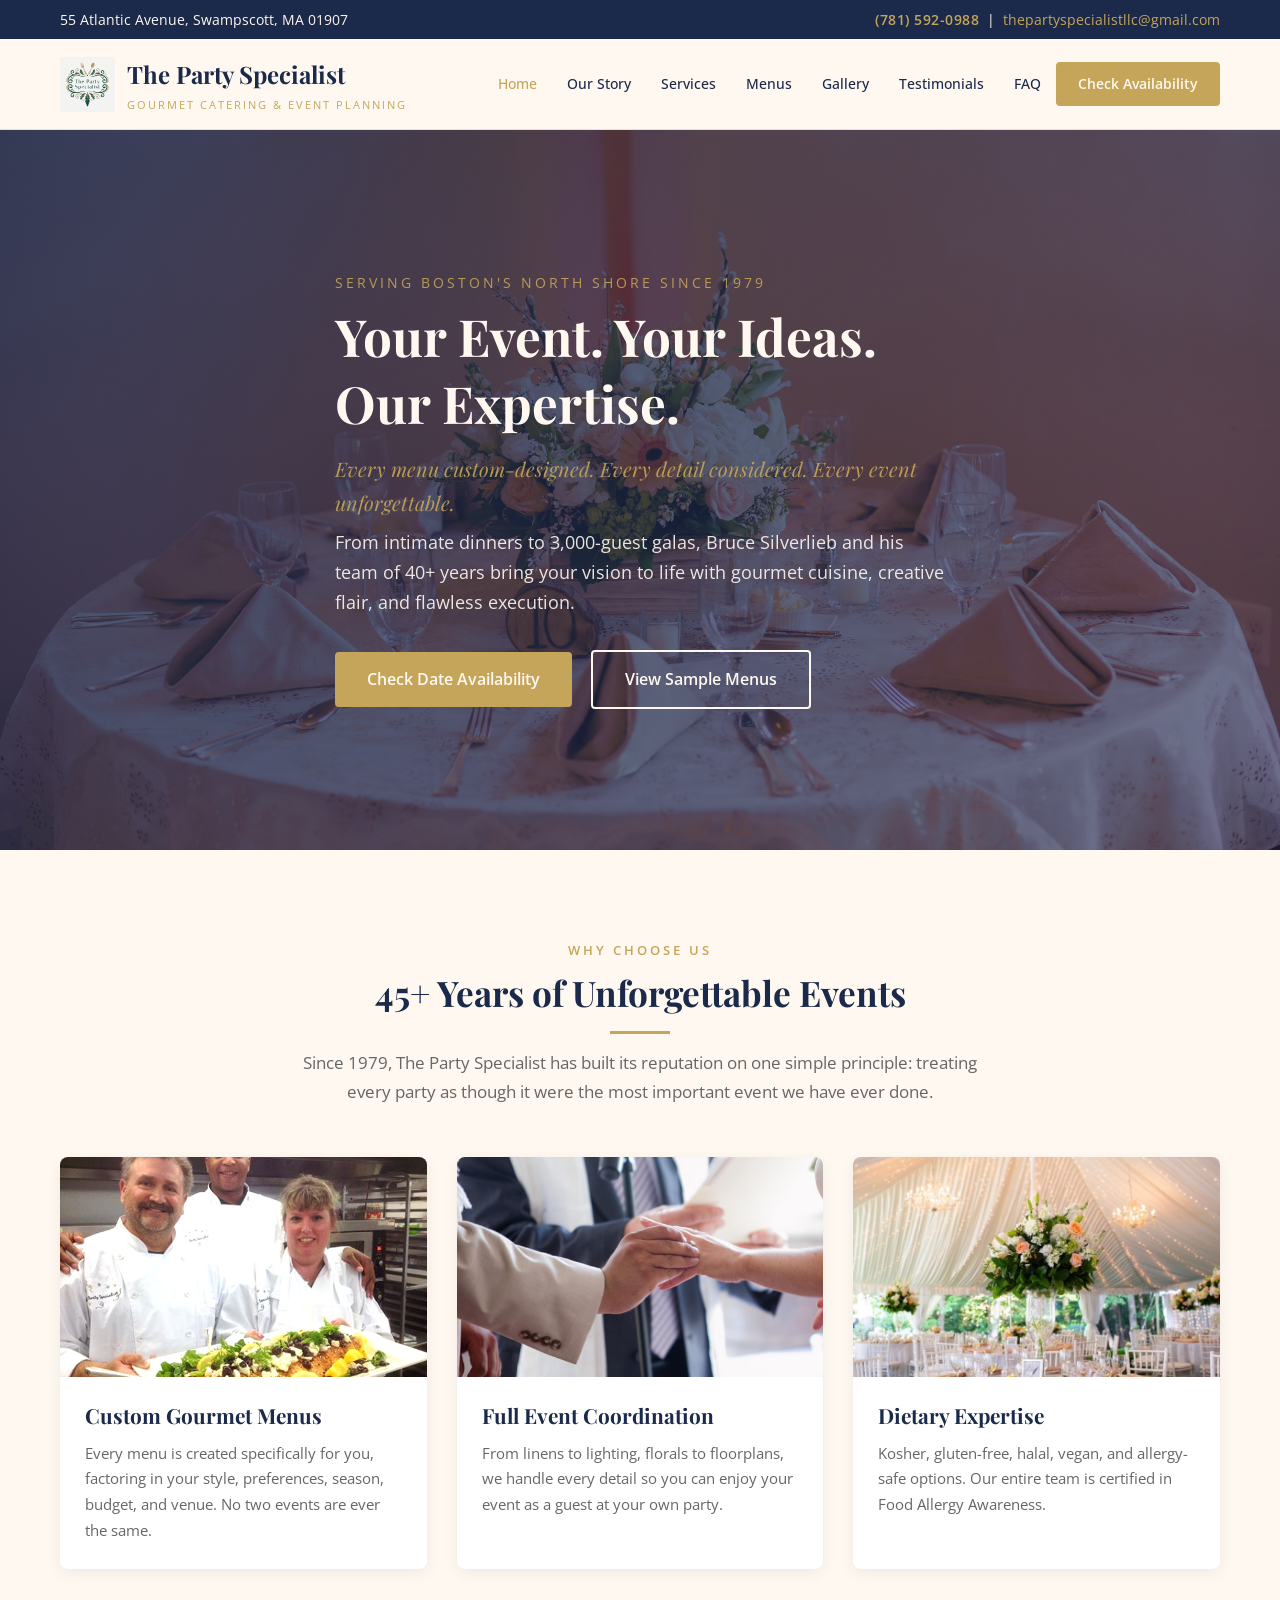
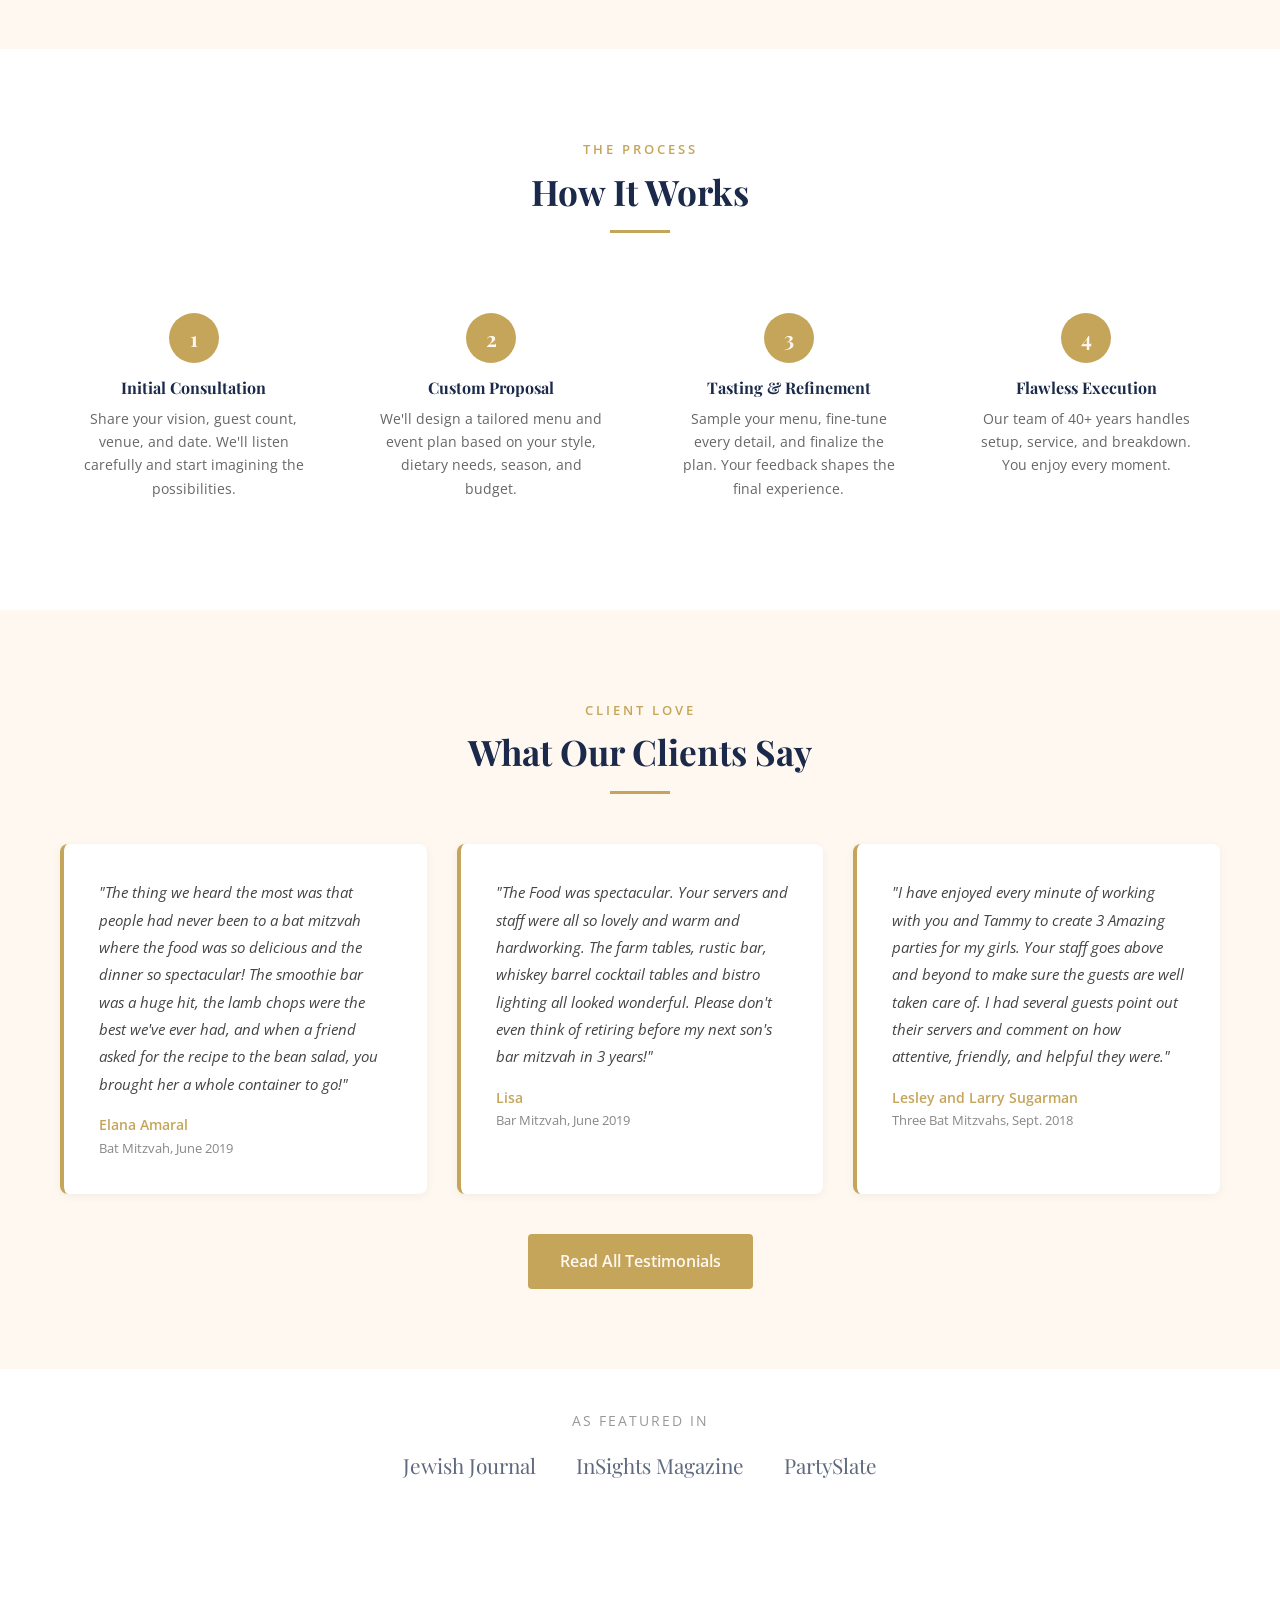
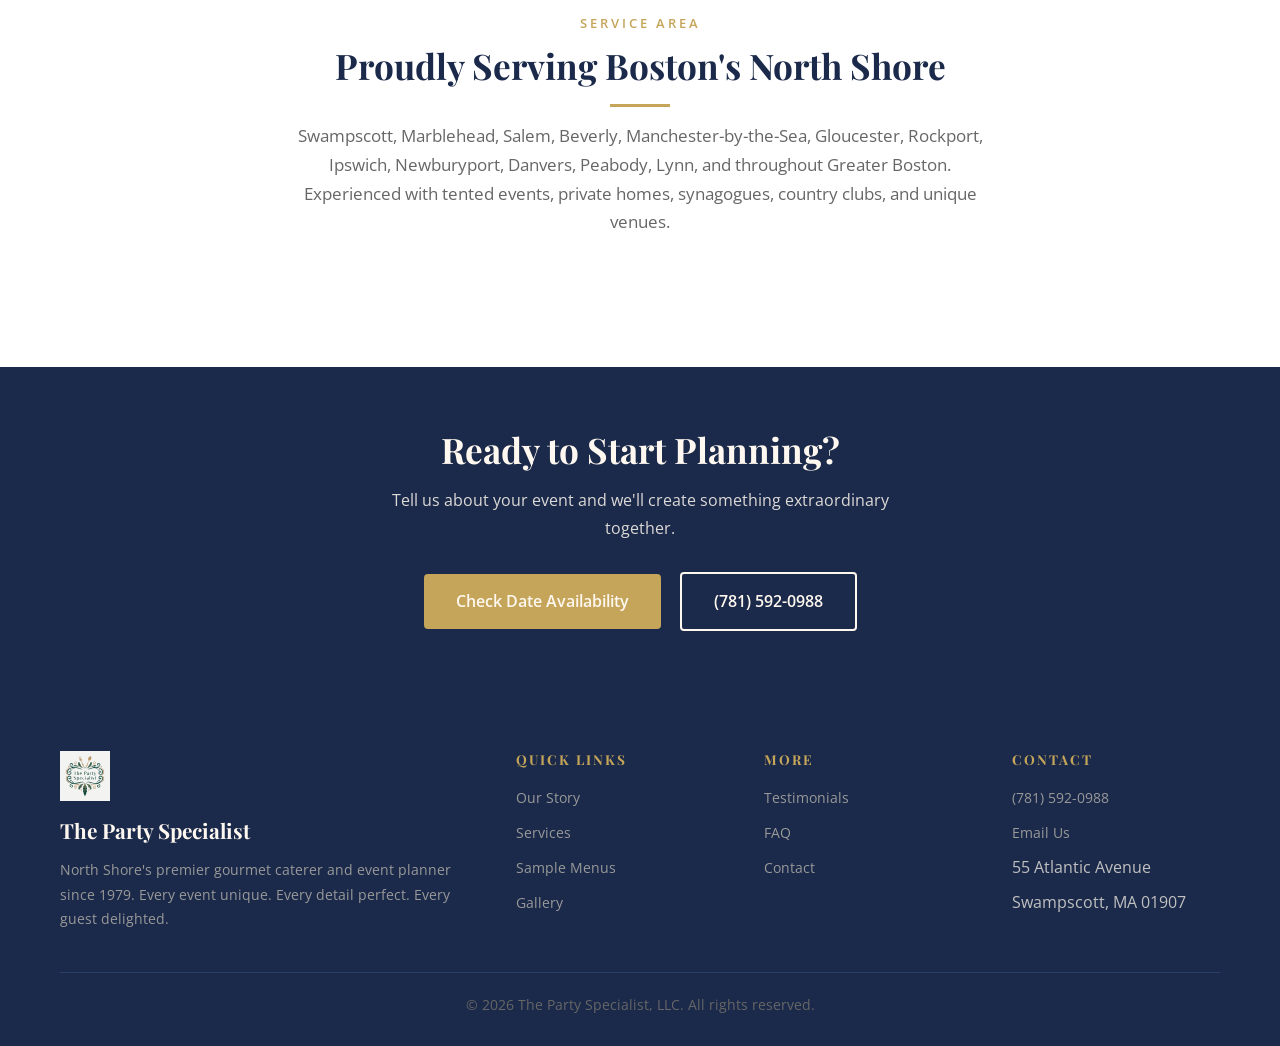
==== site/index.html @ e130d8ee "Initial Party Specialist website with logo #50" ====
<!DOCTYPE html>
<html lang="en">
<head>
<meta charset="UTF-8">
<meta name="viewport" content="width=device-width, initial-scale=1.0">
<title>The Party Specialist | North Shore's Premier Caterer & Event Planner Since 1979</title>
<meta name="description" content="The Party Specialist provides gourmet catering and full event planning on Boston's North Shore since 1979. Weddings, Bar/Bat Mitzvahs, corporate events, and more. Call (781) 592-0988.">
<meta name="keywords" content="caterer North Shore MA, wedding catering Marblehead, bar mitzvah catering Swampscott, event planner Boston North Shore, gourmet catering Massachusetts">
<meta property="og:title" content="The Party Specialist | North Shore's Premier Caterer">
<meta property="og:description" content="Gourmet catering and event planning since 1979. Every menu custom-designed for your event.">
<meta property="og:type" content="website">
<link rel="preconnect" href="https://fonts.googleapis.com">
<link rel="preconnect" href="https://fonts.gstatic.com" crossorigin>
<link href="https://fonts.googleapis.com/css2?family=Playfair+Display:ital,wght@0,400;0,700;1,400&family=Open+Sans:wght@400;500;600;700&display=swap" rel="stylesheet">
<link rel="stylesheet" href="css/style.css">
<script type="application/ld+json">
{
  "@context": "https://schema.org",
  "@type": "Caterer",
  "name": "The Party Specialist",
  "legalName": "The Party Specialist, LLC",
  "url": "https://www.thepartyspecialistllc.com",
  "telephone": "+1-781-592-0988",
  "email": "thepartyspecialistllc@gmail.com",
  "address": {
    "@type": "PostalAddress",
    "streetAddress": "55 Atlantic Avenue",
    "addressLocality": "Swampscott",
    "addressRegion": "MA",
    "postalCode": "01907",
    "addressCountry": "US"
  },
  "geo": {
    "@type": "GeoCoordinates",
    "latitude": 42.4709,
    "longitude": -70.9068
  },
  "foundingDate": "1979",
  "founder": {
    "@type": "Person",
    "name": "Bruce Silverlieb"
  },
  "description": "North Shore's premier gourmet caterer and event planner since 1979. Custom menus, full event coordination, weddings, bar/bat mitzvahs, corporate events.",
  "areaServed": ["Swampscott", "Marblehead", "Salem", "Beverly", "Danvers", "Gloucester", "Rockport", "Manchester-by-the-Sea", "Ipswich", "Newburyport", "Lynn", "Boston North Shore"],
  "knowsAbout": ["Kosher Catering", "Gluten-Free Catering", "Halal Catering", "Vegan Catering", "Wedding Catering", "Bar Mitzvah Catering", "Corporate Event Catering"],
  "priceRange": "$$-$$$"
}
</script>
</head>
<body>
<!-- Top Bar -->
<div class="top-bar">
  <div class="container">
    <span>55 Atlantic Avenue, Swampscott, MA 01907</span>
    <span><a href="tel:+17815920988" class="phone">(781) 592-0988</a> &nbsp;|&nbsp; <a href="mailto:thepartyspecialistllc@gmail.com">thepartyspecialistllc@gmail.com</a></span>
  </div>
</div>

<!-- Header -->
<header>
  <div class="container">
    <a href="index.html" class="logo">
      <img src="images/logo.svg" alt="The Party Specialist logo" width="55" height="55">
      <div>
        <span class="logo-text">The Party Specialist</span>
        <span class="logo-sub">Gourmet Catering &amp; Event Planning</span>
      </div>
    </a>
    <button class="menu-toggle" onclick="document.querySelector('nav').classList.toggle('open')" aria-label="Toggle menu">&#9776;</button>
    <nav>
      <a href="index.html" class="active">Home</a>
      <a href="story.html">Our Story</a>
      <a href="services.html">Services</a>
      <a href="menus.html">Menus</a>
      <a href="gallery.html">Gallery</a>
      <a href="testimonials.html">Testimonials</a>
      <a href="faq.html">FAQ</a>
      <a href="contact.html" class="cta-btn">Check Availability</a>
    </nav>
  </div>
</header>

<!-- Hero -->
<section class="hero">
  <div class="hero-bg" style="background-image: url('images/hero/hero-event.jpg')"></div>
  <div class="container">
    <div class="hero-content">
      <p class="est">Serving Boston's North Shore Since 1979</p>
      <h1>Your Event. Your Ideas. Our Expertise.</h1>
      <p class="tagline">Every menu custom-designed. Every detail considered. Every event unforgettable.</p>
      <p>From intimate dinners to 3,000-guest galas, Bruce Silverlieb and his team of 40+ years bring your vision to life with gourmet cuisine, creative flair, and flawless execution.</p>
      <a href="contact.html" class="btn btn-gold">Check Date Availability</a>
      <a href="menus.html" class="btn btn-outline">View Sample Menus</a>
    </div>
  </div>
</section>

<!-- Why The Party Specialist -->
<section>
  <div class="container">
    <div class="section-header">
      <p class="overline">Why Choose Us</p>
      <h2>45+ Years of Unforgettable Events</h2>
      <div class="gold-line"></div>
      <p>Since 1979, The Party Specialist has built its reputation on one simple principle: treating every party as though it were the most important event we have ever done.</p>
    </div>
    <div class="services-grid">
      <div class="service-card fade-in">
        <img src="images/gallery/custom-menus.png" alt="Custom gourmet menu catering North Shore MA">
        <div class="card-body">
          <h3>Custom Gourmet Menus</h3>
          <p>Every menu is created specifically for you, factoring in your style, preferences, season, budget, and venue. No two events are ever the same.</p>
        </div>
      </div>
      <div class="service-card fade-in">
        <img src="images/gallery/event-coordination.png" alt="Full event coordination and planning Swampscott MA">
        <div class="card-body">
          <h3>Full Event Coordination</h3>
          <p>From linens to lighting, florals to floorplans, we handle every detail so you can enjoy your event as a guest at your own party.</p>
        </div>
      </div>
      <div class="service-card fade-in">
        <img src="images/gallery/food-01.jpg" alt="Dietary accommodations kosher gluten-free catering">
        <div class="card-body">
          <h3>Dietary Expertise</h3>
          <p>Kosher, gluten-free, halal, vegan, and allergy-safe options. Our entire team is certified in Food Allergy Awareness.</p>
        </div>
      </div>
    </div>
  </div>
</section>

<!-- How It Works -->
<section class="alt-bg">
  <div class="container">
    <div class="section-header">
      <p class="overline">The Process</p>
      <h2>How It Works</h2>
      <div class="gold-line"></div>
    </div>
    <div class="process-steps">
      <div class="process-step fade-in">
        <h4>Initial Consultation</h4>
        <p>Share your vision, guest count, venue, and date. We'll listen carefully and start imagining the possibilities.</p>
      </div>
      <div class="process-step fade-in">
        <h4>Custom Proposal</h4>
        <p>We'll design a tailored menu and event plan based on your style, dietary needs, season, and budget.</p>
      </div>
      <div class="process-step fade-in">
        <h4>Tasting & Refinement</h4>
        <p>Sample your menu, fine-tune every detail, and finalize the plan. Your feedback shapes the final experience.</p>
      </div>
      <div class="process-step fade-in">
        <h4>Flawless Execution</h4>
        <p>Our team of 40+ years handles setup, service, and breakdown. You enjoy every moment.</p>
      </div>
    </div>
  </div>
</section>

<!-- Featured Testimonials -->
<section>
  <div class="container">
    <div class="section-header">
      <p class="overline">Client Love</p>
      <h2>What Our Clients Say</h2>
      <div class="gold-line"></div>
    </div>
    <div class="testimonial-grid">
      <div class="testimonial-card fade-in">
        <p class="quote">"The thing we heard the most was that people had never been to a bat mitzvah where the food was so delicious and the dinner so spectacular! The smoothie bar was a huge hit, the lamb chops were the best we've ever had, and when a friend asked for the recipe to the bean salad, you brought her a whole container to go!"</p>
        <p class="attribution">Elana Amaral</p>
        <p class="event-type">Bat Mitzvah, June 2019</p>
      </div>
      <div class="testimonial-card fade-in">
        <p class="quote">"The Food was spectacular. Your servers and staff were all so lovely and warm and hardworking. The farm tables, rustic bar, whiskey barrel cocktail tables and bistro lighting all looked wonderful. Please don't even think of retiring before my next son's bar mitzvah in 3 years!"</p>
        <p class="attribution">Lisa</p>
        <p class="event-type">Bar Mitzvah, June 2019</p>
      </div>
      <div class="testimonial-card fade-in">
        <p class="quote">"I have enjoyed every minute of working with you and Tammy to create 3 Amazing parties for my girls. Your staff goes above and beyond to make sure the guests are well taken care of. I had several guests point out their servers and comment on how attentive, friendly, and helpful they were."</p>
        <p class="attribution">Lesley and Larry Sugarman</p>
        <p class="event-type">Three Bat Mitzvahs, Sept. 2018</p>
      </div>
    </div>
    <div style="text-align: center; margin-top: 40px;">
      <a href="testimonials.html" class="btn btn-gold">Read All Testimonials</a>
    </div>
  </div>
</section>

<!-- Featured In -->
<section class="alt-bg" style="padding: 40px 0;">
  <div class="container" style="text-align: center;">
    <p style="color: #999; font-size: 0.85rem; text-transform: uppercase; letter-spacing: 2px; margin-bottom: 15px;">As Featured In</p>
    <div style="display: flex; justify-content: center; gap: 40px; align-items: center; flex-wrap: wrap; opacity: 0.7;">
      <span style="font-family: 'Playfair Display', serif; font-size: 1.3rem; color: #1B2A4A;">Jewish Journal</span>
      <span style="font-family: 'Playfair Display', serif; font-size: 1.3rem; color: #1B2A4A;">InSights Magazine</span>
      <span style="font-family: 'Playfair Display', serif; font-size: 1.3rem; color: #1B2A4A;">PartySlate</span>
    </div>
  </div>
</section>

<!-- Service Area -->
<section class="alt-bg">
  <div class="container">
    <div class="section-header">
      <p class="overline">Service Area</p>
      <h2>Proudly Serving Boston's North Shore</h2>
      <div class="gold-line"></div>
      <p>Swampscott, Marblehead, Salem, Beverly, Manchester-by-the-Sea, Gloucester, Rockport, Ipswich, Newburyport, Danvers, Peabody, Lynn, and throughout Greater Boston. Experienced with tented events, private homes, synagogues, country clubs, and unique venues.</p>
    </div>
  </div>
</section>

<!-- CTA -->
<section style="background: #1B2A4A; color: #FFF8F0; text-align: center; padding: 60px 0;">
  <div class="container">
    <h2 style="color: #FFF8F0; margin-bottom: 15px;">Ready to Start Planning?</h2>
    <p style="max-width: 500px; margin: 0 auto 30px; opacity: 0.85;">Tell us about your event and we'll create something extraordinary together.</p>
    <a href="contact.html" class="btn btn-gold">Check Date Availability</a>
    <a href="tel:+17815920988" class="btn btn-outline">(781) 592-0988</a>
  </div>
</section>

<!-- Footer -->
<footer>
  <div class="container">
    <div class="footer-grid">
      <div class="footer-brand"><img src="images/logo.svg" alt="The Party Specialist logo" width="50" height="50">
        <p class="logo-text" style="font-family: 'Playfair Display', serif;">The Party Specialist</p>
        <p>North Shore's premier gourmet caterer and event planner since 1979. Every event unique. Every detail perfect. Every guest delighted.</p>
      </div>
      <div>
        <h4>Quick Links</h4>
        <ul>
          <li><a href="story.html">Our Story</a></li>
          <li><a href="services.html">Services</a></li>
          <li><a href="menus.html">Sample Menus</a></li>
          <li><a href="gallery.html">Gallery</a></li>
        </ul>
      </div>
      <div>
        <h4>More</h4>
        <ul>
          <li><a href="testimonials.html">Testimonials</a></li>
          <li><a href="faq.html">FAQ</a></li>
          <li><a href="contact.html">Contact</a></li>
        </ul>
      </div>
      <div>
        <h4>Contact</h4>
        <ul>
          <li><a href="tel:+17815920988">(781) 592-0988</a></li>
          <li><a href="mailto:thepartyspecialistllc@gmail.com">Email Us</a></li>
          <li>55 Atlantic Avenue</li>
          <li>Swampscott, MA 01907</li>
        </ul>
      </div>
    </div>
    <div class="footer-bottom">
      &copy; 2026 The Party Specialist, LLC. All rights reserved.
    </div>
  </div>
</footer>

<script>
// Scroll animations
const observer = new IntersectionObserver((entries) => {
  entries.forEach(e => { if (e.isIntersecting) { e.target.classList.add('visible'); } });
}, { threshold: 0.1 });
document.querySelectorAll('.fade-in').forEach(el => observer.observe(el));
</script>
</body>
</html>
---- site/css/style.css ----
/* =============================================
   The Party Specialist - Main Stylesheet
   Navy (#1B2A4A) + Gold (#C5A55A) + Cream (#FFF8F0)
   ============================================= */

/* --- Reset & Base --- */
*, *::before, *::after { margin: 0; padding: 0; box-sizing: border-box; }
html { scroll-behavior: smooth; font-size: 16px; }
body { font-family: 'Open Sans', system-ui, -apple-system, sans-serif; color: #2D2D2D; background: #FFF8F0; line-height: 1.7; }
img { max-width: 100%; height: auto; display: block; }
a { color: #C5A55A; text-decoration: none; transition: color 0.3s; }
a:hover { color: #9e8245; }
h1, h2, h3, h4 { font-family: 'Playfair Display', Georgia, serif; color: #1B2A4A; line-height: 1.3; }
h1 { font-size: 2.8rem; }
h2 { font-size: 2.2rem; margin-bottom: 1rem; }
h3 { font-size: 1.5rem; margin-bottom: 0.75rem; }
.container { max-width: 1200px; margin: 0 auto; padding: 0 20px; }

/* --- Header / Nav --- */
.top-bar { background: #1B2A4A; color: #FFF8F0; padding: 8px 0; font-size: 0.85rem; }
.top-bar .container { display: flex; justify-content: space-between; align-items: center; }
.top-bar a { color: #C5A55A; }
.top-bar .phone { font-weight: 600; letter-spacing: 0.5px; }
header { background: #FFF8F0; border-bottom: 1px solid #e8e0d0; position: sticky; top: 0; z-index: 100; }
header .container { display: flex; justify-content: space-between; align-items: center; padding: 15px 20px; }
.logo { display: flex; align-items: center; gap: 12px; }
.logo img { height: 55px; width: auto; }
.logo-text { font-family: 'Playfair Display', Georgia, serif; font-size: 1.5rem; color: #1B2A4A; font-weight: 700; }
.logo-sub { font-size: 0.7rem; color: #C5A55A; text-transform: uppercase; letter-spacing: 2px; display: block; }
nav { display: flex; align-items: center; }
nav a { color: #1B2A4A; font-size: 0.9rem; padding: 8px 15px; font-weight: 500; transition: color 0.3s; }
nav a:hover, nav a.active { color: #C5A55A; }
nav .cta-btn { background: #C5A55A; color: #FFF8F0; padding: 10px 22px; border-radius: 4px; font-weight: 600; }
nav .cta-btn:hover { background: #1B2A4A; color: #FFF8F0; }
.menu-toggle { display: none; background: none; border: none; font-size: 1.5rem; color: #1B2A4A; cursor: pointer; }

/* --- Hero --- */
.hero { position: relative; height: 80vh; min-height: 500px; display: flex; align-items: center; overflow: hidden; }
.hero-bg { position: absolute; inset: 0; background-size: cover; background-position: center; }
.hero-bg::after { content: ''; position: absolute; inset: 0; background: linear-gradient(135deg, rgba(27,42,74,0.85) 0%, rgba(27,42,74,0.6) 100%); }
.hero-content { position: relative; z-index: 2; color: #FFF8F0; max-width: 650px; padding: 0 20px; }
.hero-content h1 { color: #FFF8F0; font-size: 3.2rem; margin-bottom: 1rem; }
.hero-content .tagline { font-size: 1.25rem; margin-bottom: 0.5rem; color: #C5A55A; font-family: 'Playfair Display', Georgia, serif; font-style: italic; }
.hero-content p { font-size: 1.1rem; margin-bottom: 2rem; opacity: 0.9; }
.hero-content .est { font-size: 0.9rem; text-transform: uppercase; letter-spacing: 3px; color: #C5A55A; margin-bottom: 0.5rem; }
.btn { display: inline-block; padding: 14px 32px; border-radius: 4px; font-weight: 600; font-size: 1rem; transition: all 0.3s; cursor: pointer; border: none; }
.btn-gold { background: #C5A55A; color: #FFF8F0; }
.btn-gold:hover { background: #b08e3f; color: #FFF8F0; }
.btn-outline { border: 2px solid #FFF8F0; color: #FFF8F0; background: transparent; margin-left: 15px; }
.btn-outline:hover { background: #FFF8F0; color: #1B2A4A; }

/* --- Sections --- */
section { padding: 80px 0; }
section.alt-bg { background: #fff; }
.section-header { text-align: center; max-width: 700px; margin: 0 auto 50px; }
.section-header .overline { font-size: 0.8rem; text-transform: uppercase; letter-spacing: 3px; color: #C5A55A; margin-bottom: 8px; font-weight: 600; }
.section-header p { color: #666; font-size: 1.05rem; margin-top: 10px; }
.gold-line { width: 60px; height: 3px; background: #C5A55A; margin: 15px auto; }

/* --- Services Grid --- */
.services-grid { display: grid; grid-template-columns: repeat(auto-fit, minmax(300px, 1fr)); gap: 30px; }
.service-card { background: #fff; border-radius: 8px; overflow: hidden; box-shadow: 0 4px 15px rgba(0,0,0,0.06); transition: transform 0.3s, box-shadow 0.3s; }
.service-card:hover { transform: translateY(-5px); box-shadow: 0 8px 30px rgba(0,0,0,0.1); }
.service-card img { height: 220px; object-fit: cover; width: 100%; }
.service-card .card-body { padding: 25px; }
.service-card h3 { font-size: 1.3rem; }
.service-card p { color: #666; font-size: 0.95rem; margin-top: 8px; }

/* --- Testimonials --- */
.testimonial-grid { display: grid; grid-template-columns: repeat(auto-fit, minmax(350px, 1fr)); gap: 30px; }
.testimonial-card { background: #fff; padding: 35px; border-radius: 8px; border-left: 4px solid #C5A55A; box-shadow: 0 2px 10px rgba(0,0,0,0.05); }
.testimonial-card .quote { font-style: italic; color: #444; line-height: 1.8; margin-bottom: 15px; font-size: 0.95rem; }
.testimonial-card .attribution { color: #C5A55A; font-weight: 600; font-size: 0.9rem; }
.testimonial-card .event-type { color: #888; font-size: 0.8rem; }

/* --- Team --- */
.team-grid { display: grid; grid-template-columns: repeat(auto-fit, minmax(280px, 1fr)); gap: 40px; max-width: 950px; margin: 0 auto; }
.team-member { text-align: center; }
.team-member img { width: 200px; height: 200px; border-radius: 50%; object-fit: cover; margin: 0 auto 20px; border: 4px solid #C5A55A; }
.team-member .tenure { color: #C5A55A; font-size: 0.85rem; font-weight: 600; }

/* --- Menus --- */
.menu-section { background: #fff; border-radius: 8px; padding: 40px; margin-bottom: 30px; box-shadow: 0 2px 10px rgba(0,0,0,0.05); }
.menu-section h3 { color: #1B2A4A; border-bottom: 2px solid #C5A55A; padding-bottom: 10px; margin-bottom: 20px; }
.menu-category { margin-bottom: 25px; }
.menu-category h4 { color: #C5A55A; font-family: 'Playfair Display', Georgia, serif; font-size: 1.15rem; margin-bottom: 10px; }
.menu-category ul { list-style: none; }
.menu-category li { padding: 5px 0; color: #555; font-size: 0.95rem; border-bottom: 1px dotted #e8e0d0; }
.menu-note { background: #FFF8F0; border: 1px solid #e8e0d0; padding: 20px; border-radius: 6px; margin-top: 15px; font-size: 0.9rem; color: #666; }
details.menu-accordion { background: #fff; border-radius: 8px; margin-bottom: 15px; box-shadow: 0 2px 10px rgba(0,0,0,0.05); overflow: hidden; }
details.menu-accordion summary { padding: 20px 25px; font-family: 'Playfair Display', Georgia, serif; font-size: 1.2rem; color: #1B2A4A; cursor: pointer; list-style: none; display: flex; justify-content: space-between; align-items: center; }
details.menu-accordion summary::after { content: '+'; font-size: 1.5rem; color: #C5A55A; }
details.menu-accordion[open] summary::after { content: '-'; }
details.menu-accordion .menu-content { padding: 0 25px 25px; }

/* --- Gallery --- */
.gallery-filters { display: flex; justify-content: center; gap: 10px; margin-bottom: 30px; flex-wrap: wrap; }
.gallery-filters button { padding: 8px 20px; border: 2px solid #1B2A4A; background: transparent; color: #1B2A4A; border-radius: 30px; cursor: pointer; font-size: 0.9rem; transition: all 0.3s; }
.gallery-filters button:hover, .gallery-filters button.active { background: #1B2A4A; color: #FFF8F0; }
.gallery-grid { display: grid; grid-template-columns: repeat(auto-fill, minmax(280px, 1fr)); gap: 15px; }
.gallery-grid img { width: 100%; height: 250px; object-fit: cover; border-radius: 6px; cursor: pointer; transition: transform 0.3s; }
.gallery-grid img:hover { transform: scale(1.02); }
.lightbox { display: none; position: fixed; inset: 0; background: rgba(0,0,0,0.92); z-index: 1000; align-items: center; justify-content: center; }
.lightbox.active { display: flex; }
.lightbox img { max-width: 90%; max-height: 85vh; border-radius: 8px; }
.lightbox-close { position: absolute; top: 20px; right: 30px; color: #fff; font-size: 2rem; cursor: pointer; }

/* --- FAQ --- */
.faq-list { max-width: 800px; margin: 0 auto; }
.faq-item { border-bottom: 1px solid #e8e0d0; }
.faq-item details { padding: 0; }
.faq-item summary { padding: 20px 0; font-size: 1.05rem; font-weight: 600; color: #1B2A4A; cursor: pointer; list-style: none; display: flex; justify-content: space-between; align-items: center; }
.faq-item summary::after { content: '+'; font-size: 1.3rem; color: #C5A55A; flex-shrink: 0; margin-left: 15px; }
.faq-item details[open] summary::after { content: '-'; }
.faq-item .answer { padding: 0 0 20px; color: #555; line-height: 1.8; }

/* --- Contact --- */
.contact-grid { display: grid; grid-template-columns: 1fr 1fr; gap: 50px; }
.contact-info { padding: 20px 0; }
.contact-info h3 { margin-bottom: 25px; }
.contact-info .info-item { display: flex; gap: 15px; margin-bottom: 20px; align-items: flex-start; }
.contact-info .info-item .icon { width: 40px; height: 40px; background: #1B2A4A; color: #C5A55A; border-radius: 50%; display: flex; align-items: center; justify-content: center; flex-shrink: 0; font-size: 1.1rem; }
.contact-form { background: #fff; padding: 40px; border-radius: 8px; box-shadow: 0 4px 15px rgba(0,0,0,0.06); }
.form-group { margin-bottom: 20px; }
.form-group label { display: block; font-weight: 600; color: #1B2A4A; margin-bottom: 6px; font-size: 0.9rem; }
.form-group input, .form-group select, .form-group textarea { width: 100%; padding: 12px 15px; border: 1px solid #ddd; border-radius: 4px; font-family: inherit; font-size: 0.95rem; transition: border-color 0.3s; }
.form-group input:focus, .form-group select:focus, .form-group textarea:focus { border-color: #C5A55A; outline: none; }
.form-row { display: grid; grid-template-columns: 1fr 1fr; gap: 15px; }

/* --- Footer --- */
footer { background: #1B2A4A; color: #c0c0c0; padding: 60px 0 30px; }
.footer-grid { display: grid; grid-template-columns: 2fr 1fr 1fr 1fr; gap: 40px; margin-bottom: 40px; }
.footer-brand img { height: 50px; width: auto; margin-bottom: 12px; }
.footer-brand .logo-text { color: #FFF8F0; font-size: 1.3rem; margin-bottom: 10px; }
.footer-brand p { font-size: 0.9rem; line-height: 1.7; color: #999; }
footer h4 { color: #C5A55A; font-size: 0.85rem; text-transform: uppercase; letter-spacing: 2px; margin-bottom: 15px; }
footer ul { list-style: none; }
footer li { margin-bottom: 8px; }
footer li a { color: #999; font-size: 0.9rem; }
footer li a:hover { color: #C5A55A; }
.footer-bottom { border-top: 1px solid #2a3f6a; padding-top: 20px; text-align: center; font-size: 0.85rem; color: #666; }

/* --- Dietary Badge --- */
.dietary-badges { display: flex; gap: 12px; flex-wrap: wrap; margin: 20px 0; }
.badge { padding: 6px 14px; border-radius: 20px; font-size: 0.8rem; font-weight: 600; }
.badge-kosher { background: #e8f5e9; color: #2e7d32; }
.badge-gf { background: #fff3e0; color: #e65100; }
.badge-vegan { background: #e8f5e9; color: #1b5e20; }
.badge-halal { background: #e3f2fd; color: #1565c0; }
.badge-allergy { background: #fce4ec; color: #c62828; }

/* --- Process Steps --- */
.process-steps { display: grid; grid-template-columns: repeat(auto-fit, minmax(200px, 1fr)); gap: 30px; text-align: center; counter-reset: step; }
.process-step { position: relative; padding: 30px 20px; }
.process-step::before { counter-increment: step; content: counter(step); display: block; width: 50px; height: 50px; line-height: 50px; background: #C5A55A; color: #FFF8F0; border-radius: 50%; font-family: 'Playfair Display', serif; font-size: 1.3rem; font-weight: 700; margin: 0 auto 15px; }
.process-step h4 { font-size: 1rem; margin-bottom: 8px; }
.process-step p { font-size: 0.85rem; color: #666; }

/* --- Responsive --- */
@media (max-width: 768px) {
  h1 { font-size: 2rem; }
  h2 { font-size: 1.7rem; }
  .hero { height: 70vh; }
  .hero-content h1 { font-size: 2.2rem; }
  .hero-content { padding: 0 20px; }
  nav { display: none; flex-direction: column; position: absolute; top: 100%; left: 0; right: 0; background: #FFF8F0; padding: 20px; border-bottom: 2px solid #C5A55A; box-shadow: 0 4px 15px rgba(0,0,0,0.1); }
  nav.open { display: flex; }
  nav a { padding: 12px 15px; }
  .menu-toggle { display: block; }
  .contact-grid { grid-template-columns: 1fr; }
  .footer-grid { grid-template-columns: 1fr 1fr; }
  .form-row { grid-template-columns: 1fr; }
  .top-bar .container { flex-direction: column; gap: 5px; text-align: center; }
  .btn-outline { margin-left: 0; margin-top: 10px; }
  .gallery-grid { grid-template-columns: repeat(auto-fill, minmax(150px, 1fr)); }
  .gallery-grid img { height: 160px; }
  .testimonial-grid { grid-template-columns: 1fr; }
}

/* --- Scroll animation --- */
.fade-in { opacity: 0; transform: translateY(20px); transition: opacity 0.6s, transform 0.6s; }
.fade-in.visible { opacity: 1; transform: translateY(0); }

/* --- Reduced Motion --- */
@media (prefers-reduced-motion: reduce) {
  .fade-in { opacity: 1; transform: none; transition: none; }
  html { scroll-behavior: auto; }
}

/* --- Print Stylesheet --- */
@media print {
  .top-bar, header, footer, .hero, .btn, .cta-btn, .menu-toggle, .gallery-filters, .lightbox, nav { display: none !important; }
  body { background: #fff; color: #000; font-size: 11pt; }
  section { padding: 15px 0; page-break-inside: avoid; }
  h1, h2, h3, h4 { color: #000; }
  .container { max-width: 100%; padding: 0; }
  details[open] summary ~ * { display: block !important; }
  details { break-inside: avoid; }
  details.menu-accordion { box-shadow: none; border: 1px solid #ccc; }
  .testimonial-card { border: 1px solid #ccc; box-shadow: none; }
  a { color: #000; text-decoration: underline; }
  a[href]::after { content: " (" attr(href) ")"; font-size: 0.8em; color: #555; }
  a[href^="tel"]::after, a[href^="mailto"]::after { content: ""; }
}
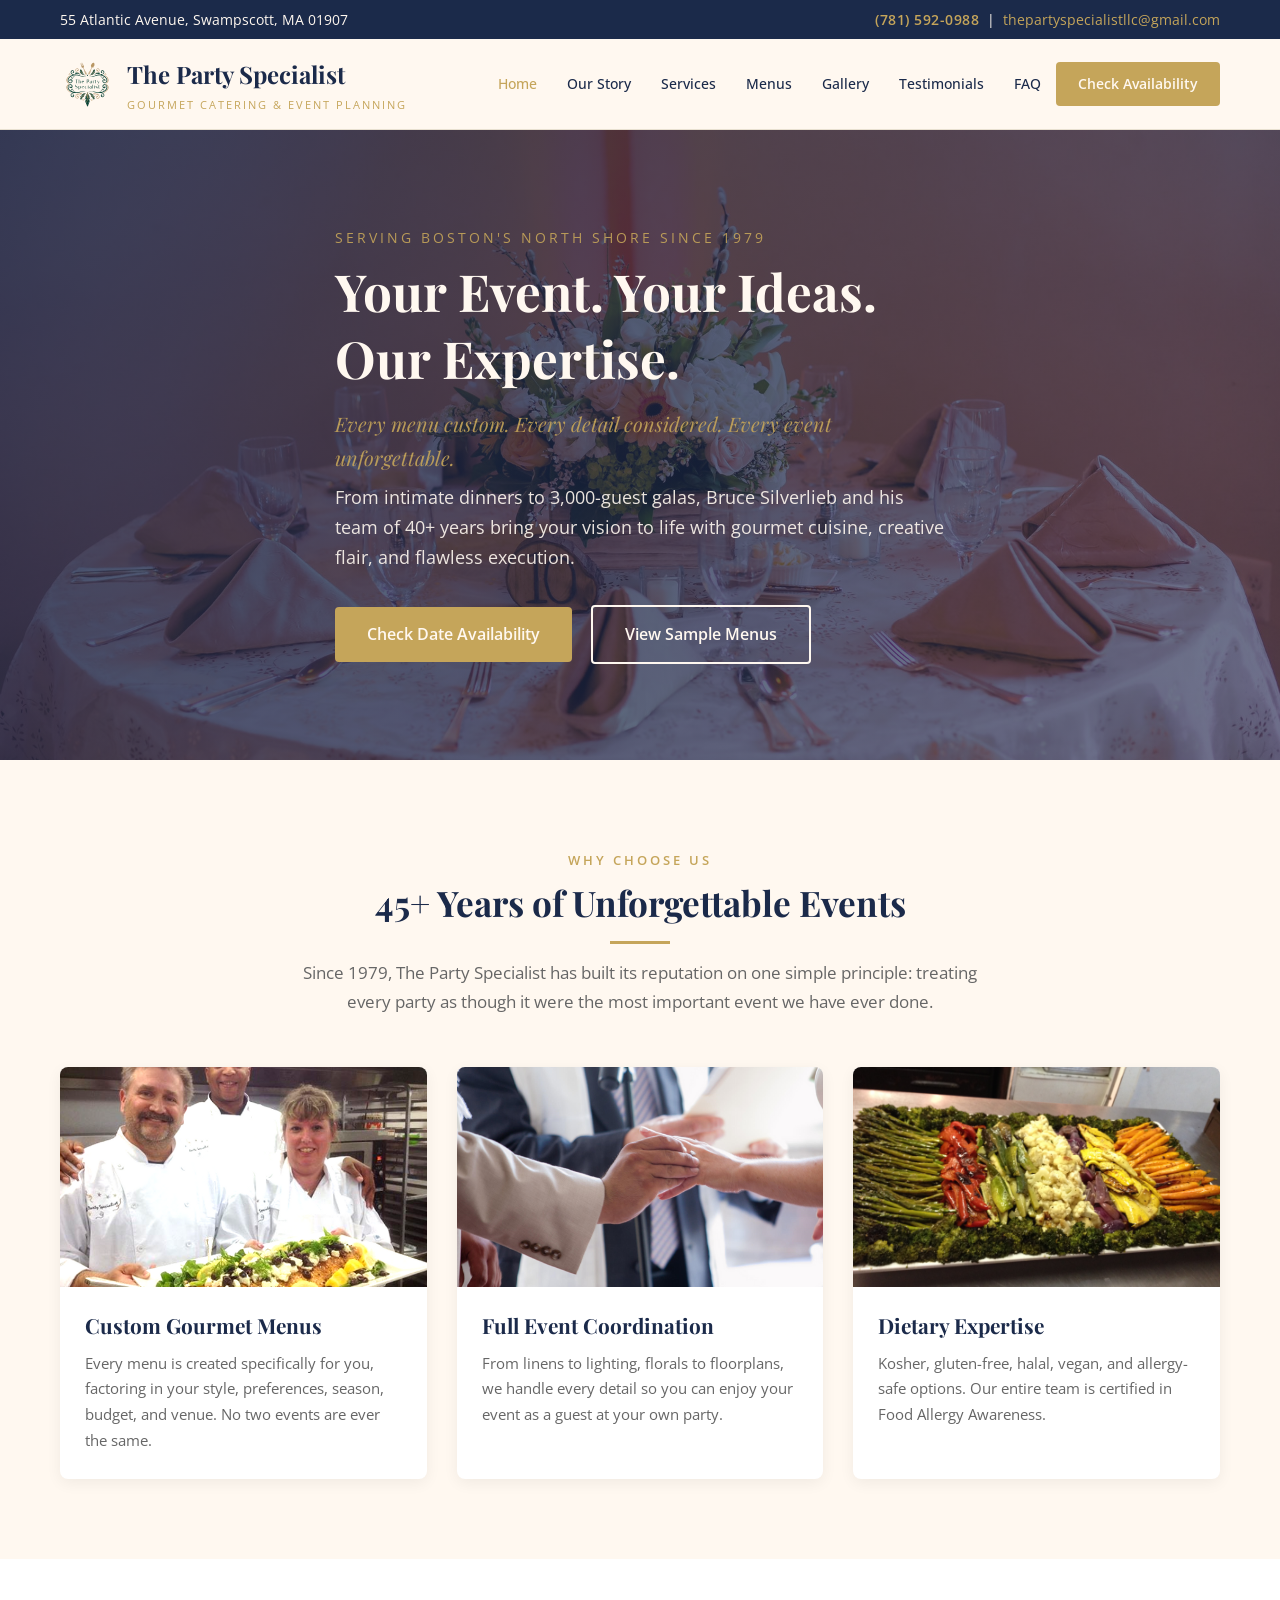
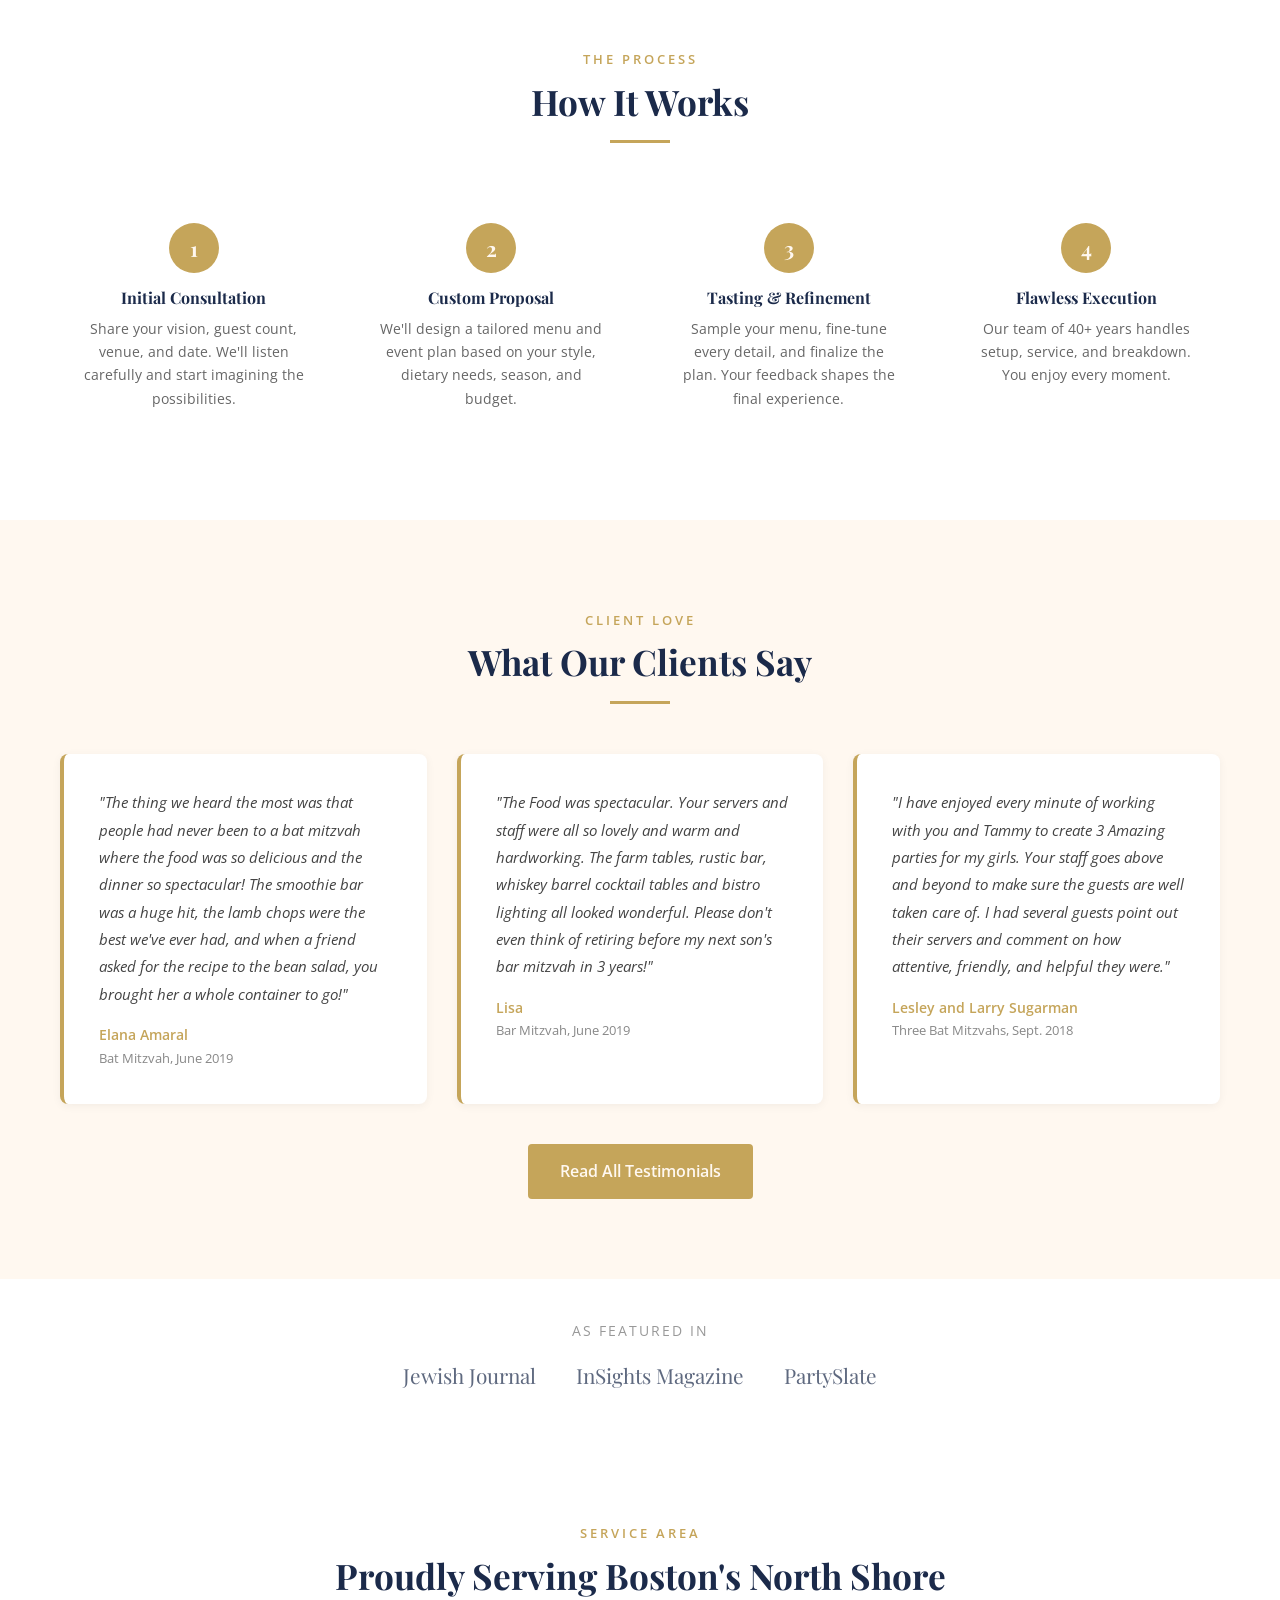
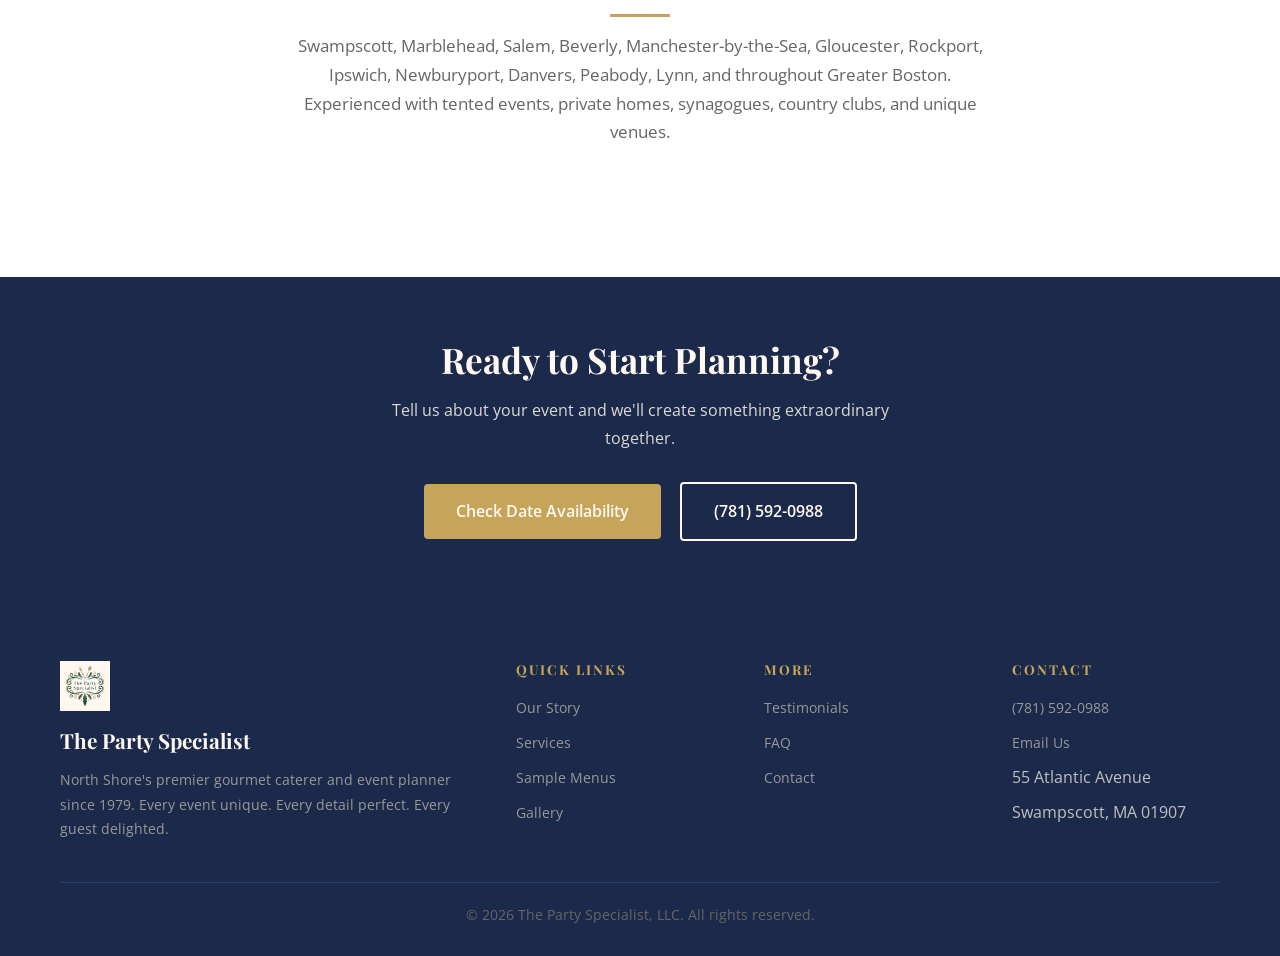
==== commit 794fa652: "Change custom-designed to custom across all pages" ====
--- a/site/index.html
+++ b/site/index.html
@@ -7,7 +7,7 @@
 <meta name="description" content="The Party Specialist provides gourmet catering and full event planning on Boston's North Shore since 1979. Weddings, Bar/Bat Mitzvahs, corporate events, and more. Call (781) 592-0988.">
 <meta name="keywords" content="caterer North Shore MA, wedding catering Marblehead, bar mitzvah catering Swampscott, event planner Boston North Shore, gourmet catering Massachusetts">
 <meta property="og:title" content="The Party Specialist | North Shore's Premier Caterer">
-<meta property="og:description" content="Gourmet catering and event planning since 1979. Every menu custom-designed for your event.">
+<meta property="og:description" content="Gourmet catering and event planning since 1979. Every menu custom for your event.">
 <meta property="og:type" content="website">
 <link rel="preconnect" href="https://fonts.googleapis.com">
 <link rel="preconnect" href="https://fonts.gstatic.com" crossorigin>
@@ -87,7 +87,7 @@
     <div class="hero-content">
       <p class="est">Serving Boston's North Shore Since 1979</p>
       <h1>Your Event. Your Ideas. Our Expertise.</h1>
-      <p class="tagline">Every menu custom-designed. Every detail considered. Every event unforgettable.</p>
+      <p class="tagline">Every menu custom. Every detail considered. Every event unforgettable.</p>
       <p>From intimate dinners to 3,000-guest galas, Bruce Silverlieb and his team of 40+ years bring your vision to life with gourmet cuisine, creative flair, and flawless execution.</p>
       <a href="contact.html" class="btn btn-gold">Check Date Availability</a>
       <a href="menus.html" class="btn btn-outline">View Sample Menus</a>
--- a/site/css/style.css
+++ b/site/css/style.css
@@ -35,7 +35,7 @@
 .menu-toggle { display: none; background: none; border: none; font-size: 1.5rem; color: #1B2A4A; cursor: pointer; }
 
 /* --- Hero --- */
-.hero { position: relative; height: 80vh; min-height: 500px; display: flex; align-items: center; overflow: hidden; }
+.hero { position: relative; height: 70vh; min-height: 450px; display: flex; align-items: center; overflow: hidden; }
 .hero-bg { position: absolute; inset: 0; background-size: cover; background-position: center; }
 .hero-bg::after { content: ''; position: absolute; inset: 0; background: linear-gradient(135deg, rgba(27,42,74,0.85) 0%, rgba(27,42,74,0.6) 100%); }
 .hero-content { position: relative; z-index: 2; color: #FFF8F0; max-width: 650px; padding: 0 20px; }
@@ -160,7 +160,7 @@
 @media (max-width: 768px) {
   h1 { font-size: 2rem; }
   h2 { font-size: 1.7rem; }
-  .hero { height: 70vh; }
+  .hero { height: 60vh; }
   .hero-content h1 { font-size: 2.2rem; }
   .hero-content { padding: 0 20px; }
   nav { display: none; flex-direction: column; position: absolute; top: 100%; left: 0; right: 0; background: #FFF8F0; padding: 20px; border-bottom: 2px solid #C5A55A; box-shadow: 0 4px 15px rgba(0,0,0,0.1); }
